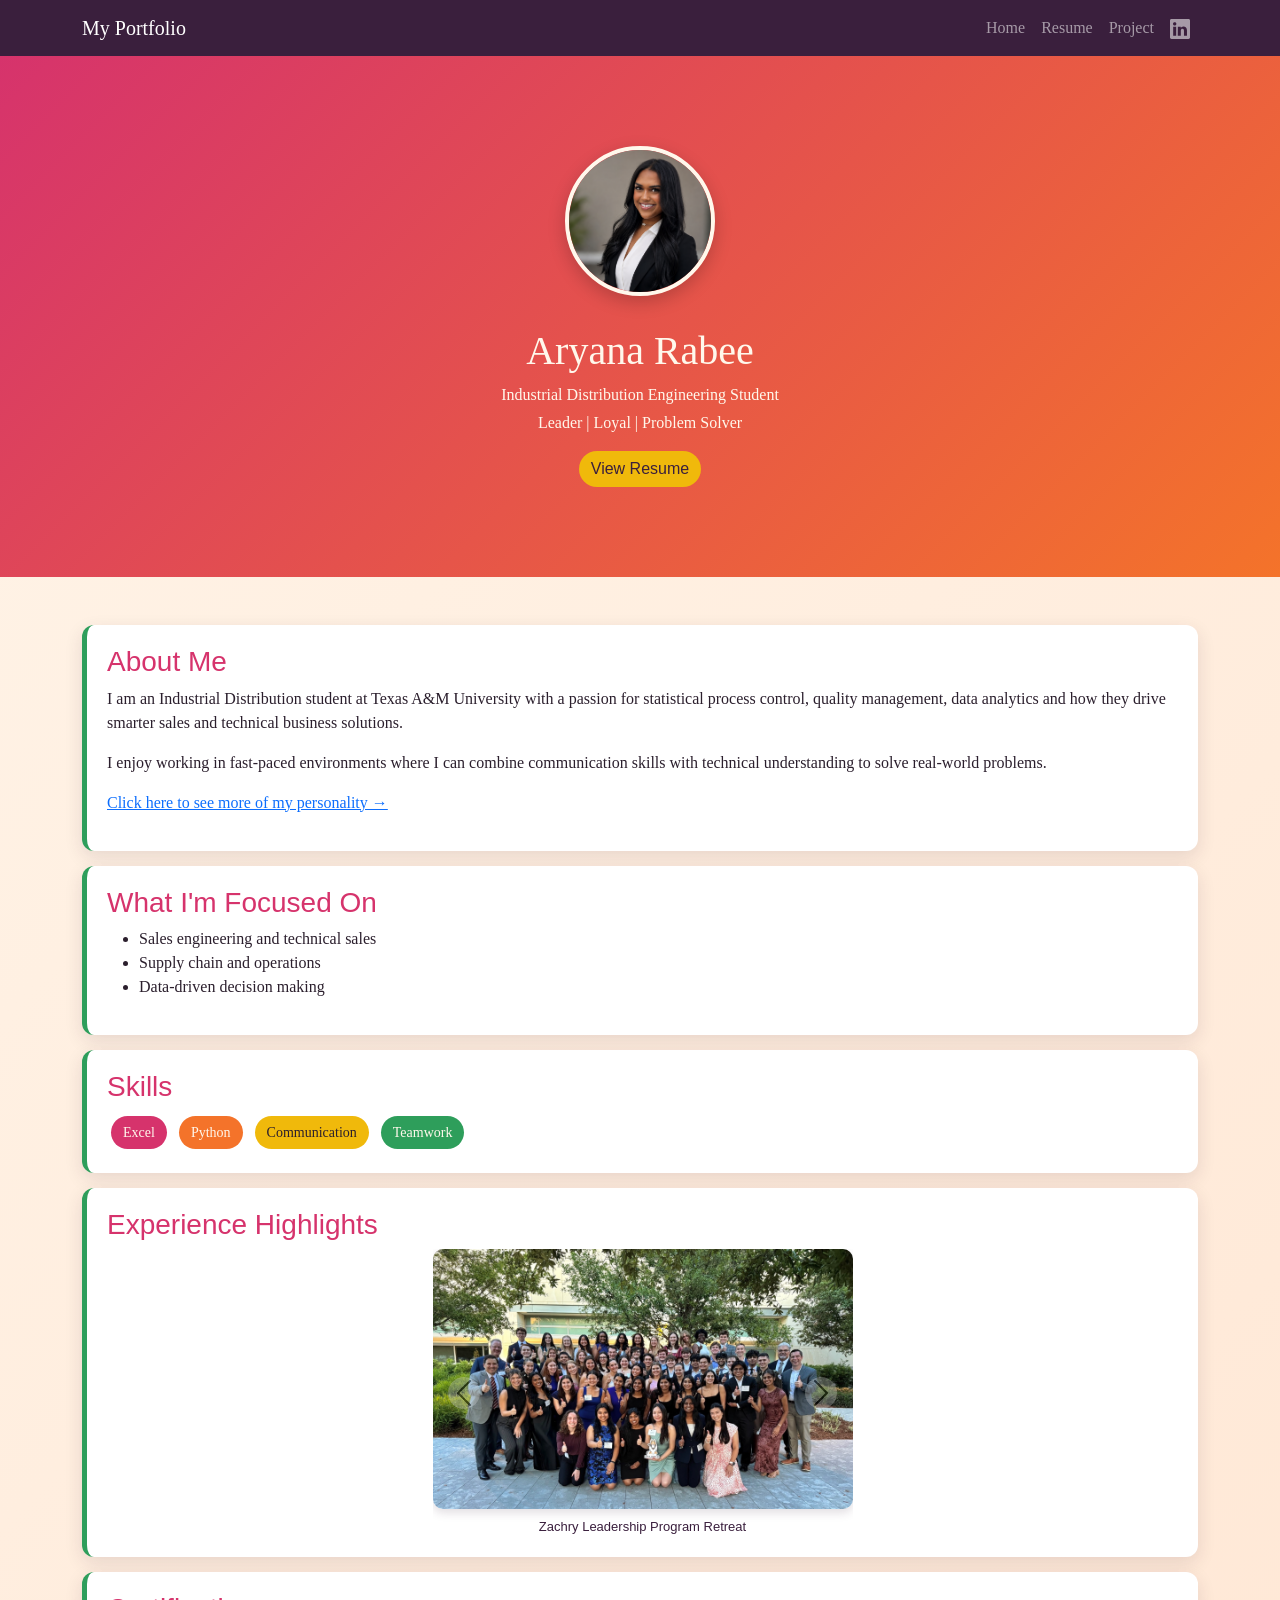
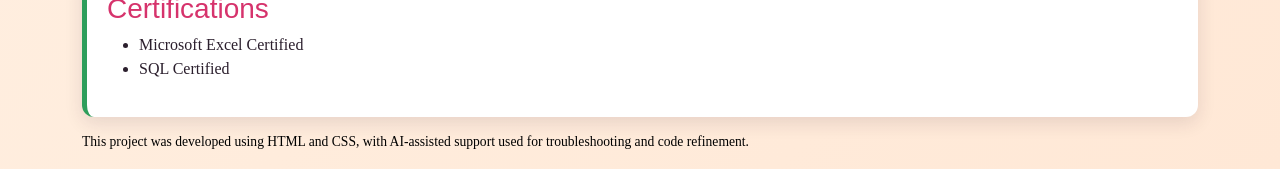
==== index/index.html @ 45d6122d "Add files via upload" ====
<!DOCTYPE html>
<html lang="en">

<head>
  <meta charset="UTF-8">
  <meta name="viewport" content="width=device-width, initial-scale=1.0">
  <title>Home - Aryana Rabee</title>

  <!-- Bootstrap -->
  <link href="https://cdn.jsdelivr.net/npm/bootstrap@5.3.0/dist/css/bootstrap.min.css" rel="stylesheet">

  <!-- Your CSS -->
  <link rel="stylesheet" href="custom style/styles.css">

  <style>
    :root {
      --pink: #d6336c;
      --orange: #f4732a;
      --yellow: #f0b90b;
      --green: #2e9e5b;
      --navy: #3a1f3d;
      --cream: #fff8ec;
      --text-dark: #2b1f2d;
      --text-light: #fff8ec;
    }

    body {
      background-color: #fff4e8;
      background-image: linear-gradient(135deg, #fff4e8 0%, #ffe8d6 100%);
      font-family: 'Georgia', 'Times New Roman', serif;
      color: var(--text-dark);
    }

    .navbar {
      background-color: var(--navy) !important;
    }

    .hero {
      background: linear-gradient(135deg, var(--pink), var(--orange));
      color: var(--text-light);
      padding: 90px 20px;
    }

    .card-box {
      background: white;
      border-radius: 12px;
      padding: 20px;
      margin: 15px 0;
      box-shadow: 0 6px 18px rgba(58, 31, 61, 0.12);
      font-family: 'Georgia', serif;
      color: var(--text-dark);
      border-left: 5px solid var(--green);
    }

    .card-box h3 {
      font-family: 'Trebuchet MS', Helvetica, sans-serif;
      color: var(--pink);
    }

    .tag {
      background-color: var(--green);
      color: var(--text-light);
      padding: 6px 12px;
      border-radius: 20px;
      margin: 4px;
      font-size: 14px;
      display: inline-block;
    }

    .tag:nth-of-type(4n+1) { background-color: var(--pink); }
    .tag:nth-of-type(4n+2) { background-color: var(--orange); }
    .tag:nth-of-type(4n+3) { background-color: var(--yellow); color: var(--text-dark); }
    .tag:nth-of-type(4n+4) { background-color: var(--green); }

    .btn-light {
      background-color: var(--yellow);
      color: var(--navy);
      border: none;
      border-radius: 25px;
      font-family: 'Trebuchet MS', Helvetica, sans-serif;
    }

    .btn-primary {
      background-color: var(--orange);
      border: none;
      border-radius: 25px;
      font-family: 'Trebuchet MS', Helvetica, sans-serif;
    }

    .gallery-carousel {
      max-width: 420px;
      margin: 0 auto;
    }

    .carousel-img {
      width: 100%;
      height: 260px;
      object-fit: cover;
      border-radius: 10px;
      box-shadow: 0 4px 10px rgba(58, 31, 61, 0.15);
    }

    .gallery-caption {
      font-family: 'Trebuchet MS', Helvetica, sans-serif;
      font-size: 13px;
      text-align: center;
      color: var(--navy);
      margin-top: 8px;
      margin-bottom: 0;
    }

    .carousel-control-prev-icon,
    .carousel-control-next-icon {
      filter: invert(1) grayscale(100);
      background-color: rgba(58, 31, 61, 0.6);
      border-radius: 50%;
      padding: 14px;
    }

    .profile-img {
      width: 150px;
      height: 150px;
      border-radius: 50%;
      object-fit: cover;
      border: 4px solid var(--cream);
      box-shadow: 0 6px 18px rgba(0,0,0,0.2);
      margin-bottom: 15px;
    }
  </style>
</head>

<body>

<!-- NAVBAR -->
<nav class="navbar navbar-expand-lg navbar-dark">
  <div class="container">
    <a class="navbar-brand" href="index.html">My Portfolio</a>

    <div class="navbar-nav ms-auto">
      <a class="nav-link" href="index.html">Home</a>
      <a class="nav-link" href="resume.html">Resume</a>
      <a class="nav-link" href="from scratch/from-scratch.html">Project</a>
      <a class="nav-link" href="https://www.linkedin.com/in/aryana-rabee-060708335/" target="_blank">
  <svg xmlns="http://www.w3.org/2000/svg" width="20" height="20" fill="currentColor" viewBox="0 0 16 16">
    <path d="M0 1.146C0 .513.526 0 1.175 0h13.65C15.474 0 16 .513 16 1.146v13.708c0 .633-.526 1.146-1.175 1.146H1.175C.526 16 0 15.487 0 14.854zm4.943 12.248V6.169H2.542v7.225zm-1.2-8.212c.837 0 1.358-.554 1.358-1.248-.015-.709-.52-1.248-1.342-1.248S2.4 3.226 2.4 3.934c0 .694.521 1.248 1.327 1.248zm4.908 8.212V9.359c0-.216.016-.432.08-.586.173-.431.568-.878 1.232-.878.869 0 1.216.662 1.216 1.634v3.865h2.401V9.25c0-2.22-1.184-3.252-2.764-3.252-1.274 0-1.845.7-2.165 1.193v.025h-.016l.016-.025V6.169h-2.4c.03.678 0 7.225 0 7.225z"/>
  </svg>
</a>
    </div>
  </div>
</nav>

<!-- HERO SECTION -->
<div class="hero text-center">

  <div class="container">

    <img src="custom style/images/headshot.png"
     alt="Profile Photo"
     class="profile-img">

    <h1 class="mt-3">Aryana Rabee</h1>

    <p class="mb-1">
      Industrial Distribution Engineering Student
    </p>

    <p class="mb-3">
      Leader | Loyal | Problem Solver
    </p>

    <a href="resume.html" class="btn btn-light">
      View Resume
    </a>

  </div>
</div>

<!-- ABOUT SECTION -->
<div class="container mt-5">

  <div class="card-box">
    <h3>About Me</h3>
    <p>
      I am an Industrial Distribution student at Texas A&M University with a passion for
      statistical process control, quality management, data analytics and how they
      drive smarter sales and technical business solutions.
    </p>
    <p>
      I enjoy working in fast-paced environments where I can combine communication skills with
      technical understanding to solve real-world problems.
    </p>
    <p>
      <a href="OMNIA.pdf" target="_blank" rel="noopener noreferrer">
        Click here to see more of my personality &rarr;
      </a>
    </p>
  </div>

  <div class="card-box">
    <h3>What I'm Focused On</h3>
    <ul>
      <li>Sales engineering and technical sales</li>
      <li>Supply chain and operations</li>
      <li>Data-driven decision making</li>
    </ul>
  </div>

  <div class="card-box">
    <h3>Skills</h3>

    <span class="tag">Excel</span>
    <span class="tag">Python</span>
    <span class="tag">Communication</span>
    <span class="tag">Teamwork</span>

  </div>

  <div class="card-box">
    <h3>Experience Highlights</h3>
    <div id="experienceCarousel" class="carousel slide gallery-carousel" data-bs-ride="false">
      <div class="carousel-inner">
        <div class="carousel-item active">
          <img src="custom style/images/ZLP.jpeg" alt="Zachry Leadership Program retreat" class="carousel-img">
          <p class="gallery-caption">Zachry Leadership Program Retreat</p>
        </div>
        <div class="carousel-item">
          <img src="custom style/images/WISENBAKER.jpeg" alt="Wisenbaker Builder Services internship" class="carousel-img">
          <p class="gallery-caption">Wisenbaker Builder Services Internship</p>
        </div>
        <div class="carousel-item">
          <img src="custom style/images/CAFE.jpeg" alt="Club of Aggie Female Engineers event" class="carousel-img">
          <p class="gallery-caption">Club of Aggie Female Engineers</p>
        </div>
      </div>
      <button class="carousel-control-prev" type="button" data-bs-target="#experienceCarousel" data-bs-slide="prev">
        <span class="carousel-control-prev-icon"></span>
      </button>
      <button class="carousel-control-next" type="button" data-bs-target="#experienceCarousel" data-bs-slide="next">
        <span class="carousel-control-next-icon"></span>
      </button>
    </div>
  </div>

  <div class="card-box">
    <h3>Certifications</h3>
    <ul>
      <li>Microsoft Excel Certified</li>
      <li>SQL Certified</li>
    
      <!-- Add more certifications here -->
    </ul>
  </div>
<p style="font-size:0.85rem; color:#000000;">
  This project was developed using HTML and CSS, with AI-assisted support used for troubleshooting and code refinement.
</p>
</div>

<script src="https://cdn.jsdelivr.net/npm/bootstrap@5.3.0/dist/js/bootstrap.bundle.min.js"></script>

</body>
</html>
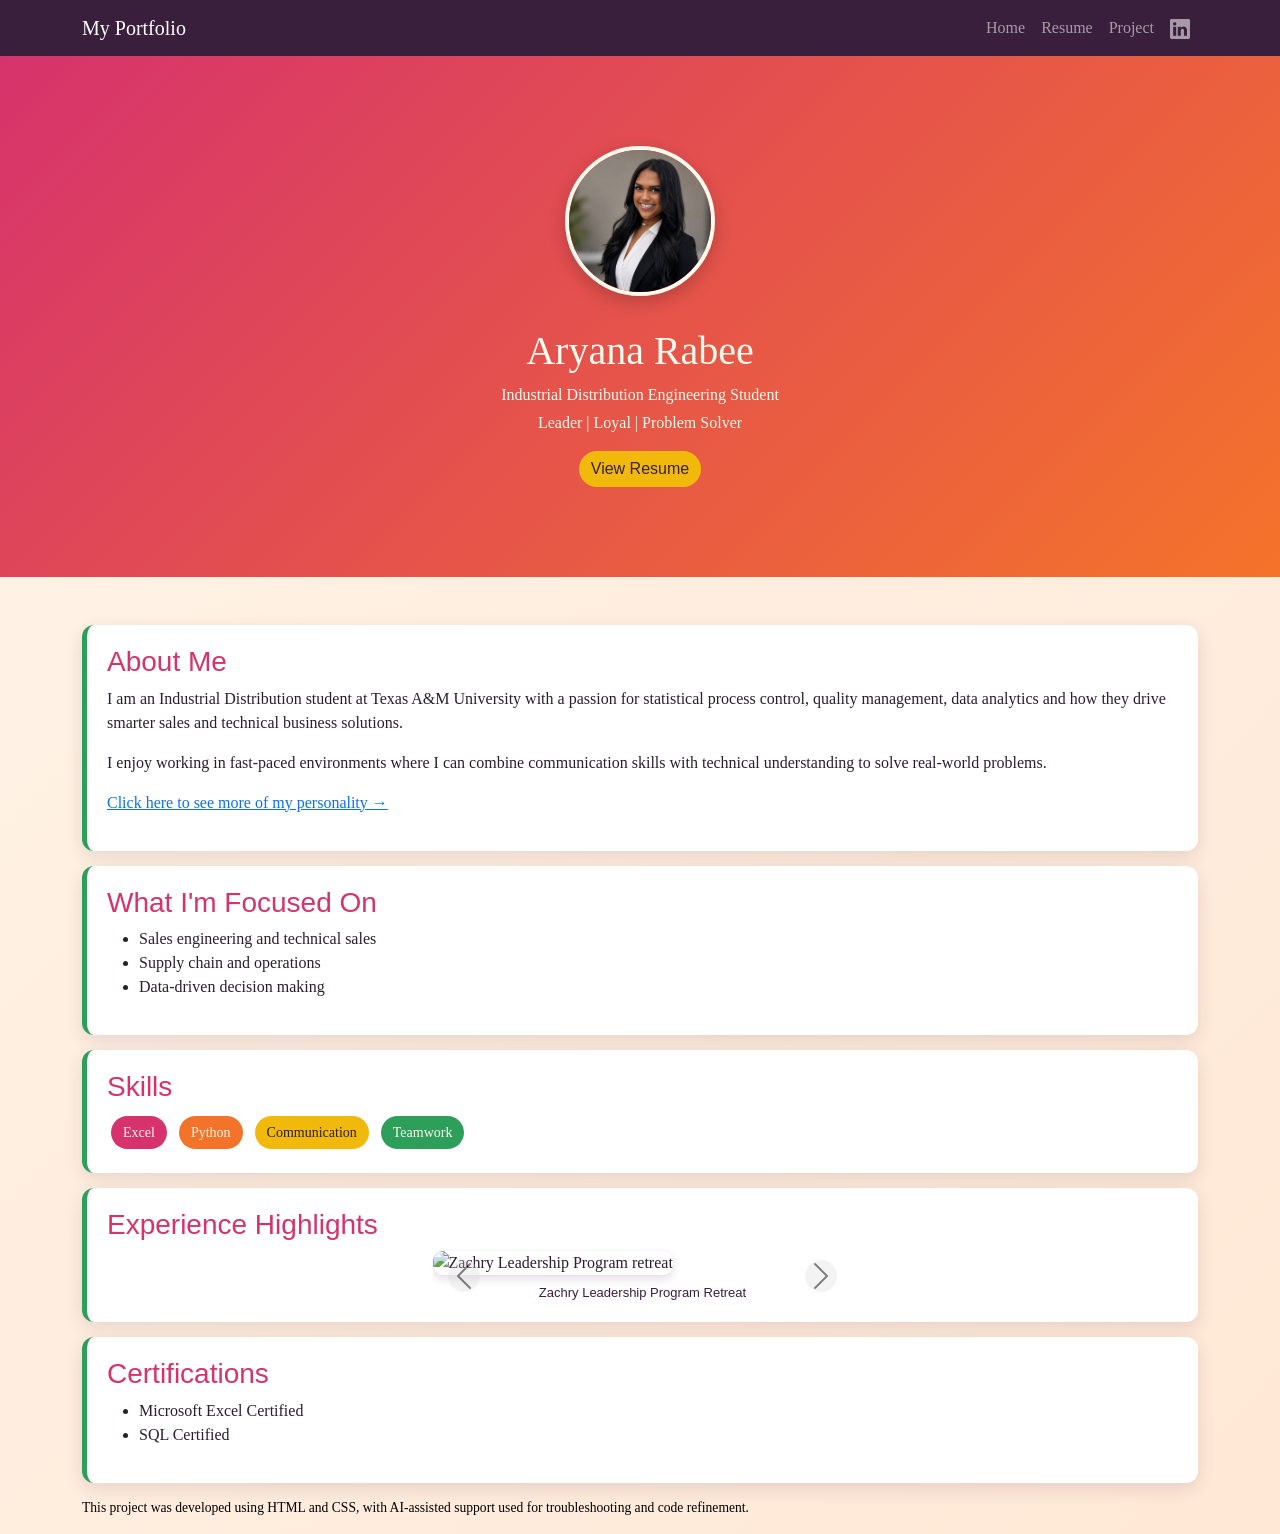
==== commit 9ab4c784: "Add files via upload" ====
--- a/index/index.html
+++ b/index/index.html
@@ -154,7 +154,7 @@
 
   <div class="container">
 
-    <img src="custom style/images/headshot.png"
+   <img src="custom style/images/headshot.png"
      alt="Profile Photo"
      class="profile-img">
 
@@ -220,15 +220,15 @@
     <div id="experienceCarousel" class="carousel slide gallery-carousel" data-bs-ride="false">
       <div class="carousel-inner">
         <div class="carousel-item active">
-          <img src="custom style/images/ZLP.jpeg" alt="Zachry Leadership Program retreat" class="carousel-img">
+          <img src="images/ZLP.jpeg" alt="Zachry Leadership Program retreat" class="carousel-img">
           <p class="gallery-caption">Zachry Leadership Program Retreat</p>
         </div>
         <div class="carousel-item">
-          <img src="custom style/images/WISENBAKER.jpeg" alt="Wisenbaker Builder Services internship" class="carousel-img">
+          <img src="images/WISENBAKER.jpeg" alt="Wisenbaker Builder Services internship" class="carousel-img">
           <p class="gallery-caption">Wisenbaker Builder Services Internship</p>
         </div>
         <div class="carousel-item">
-          <img src="custom style/images/CAFE.jpeg" alt="Club of Aggie Female Engineers event" class="carousel-img">
+          <img src="images/CAFE.jpeg" alt="Club of Aggie Female Engineers event" class="carousel-img">
           <p class="gallery-caption">Club of Aggie Female Engineers</p>
         </div>
       </div>
